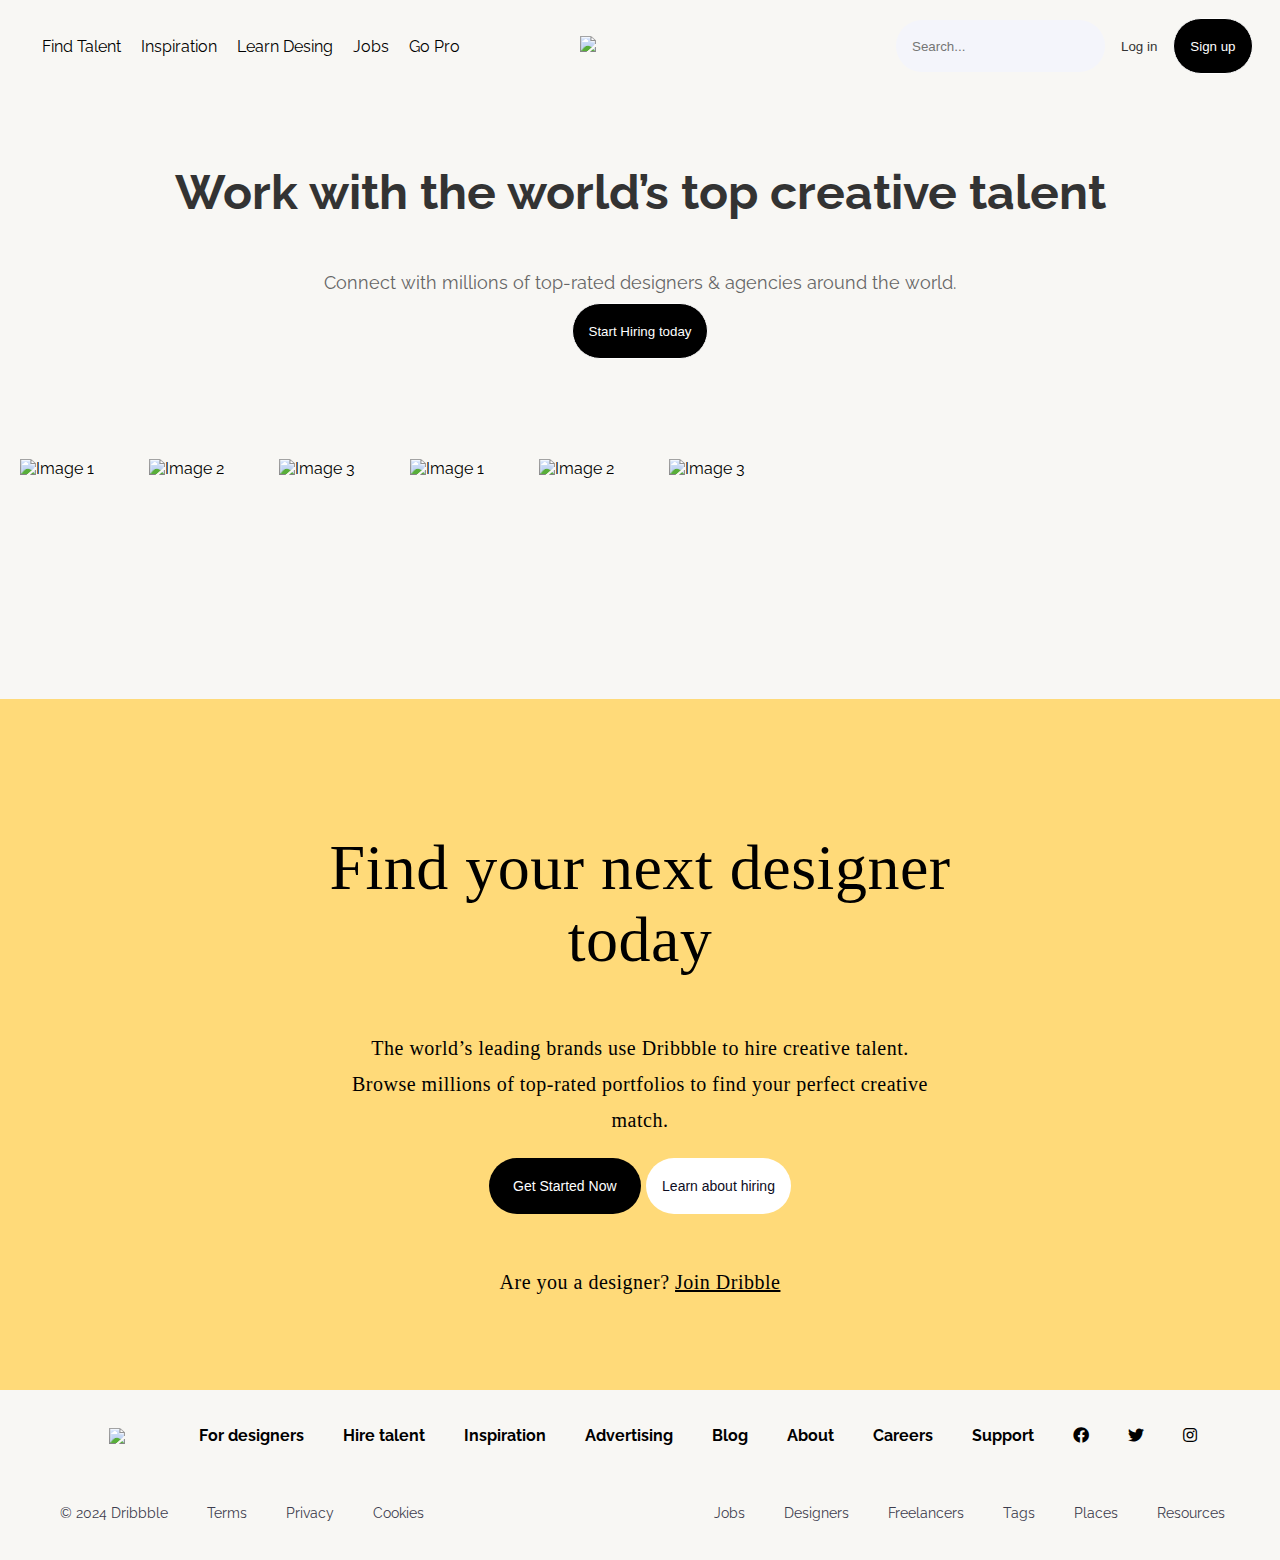
==== index.html @ 6a40c7bf "Add files via upload" ====
<!DOCTYPE html>
<html lang="en">
<head>
    <meta charset="UTF-8">
    <meta http-equiv="X-UA-Compatible" content="IE=edge">
    <meta name="viewport" content="width=device-width, initial-scale=1.0">
    <link rel="stylesheet" href="/index.css">
    <link rel="stylesheet" href="https://cdnjs.cloudflare.com/ajax/libs/font-awesome/5.15.4/css/all.min.css">
    <link rel="preconnect" href="https://fonts.googleapis.com">
    <link rel="preconnect" href="https://fonts.gstatic.com" crossorigin>
    <link href="https://fonts.googleapis.com/css2?family=Raleway:wght@100&display=swap" rel="stylesheet">   
    <title>Dribble</title>
</head>
<body>
    <nav class="navbar">
        <div class="navdiv">  
            <ul class="list">
                <li>Find Talent</li>
                <li>Inspiration</li>
                <li>Learn Desing</li>
                <li>Jobs</li>
                <li>Go Pro</li>
                <a><img class="logo" src="/imag/dribble_logo.png"></a>
                <input type="text" placeholder="Search...">
                <button class="login-btn" id="login-btn1">Log in</button>
                <button class="sing-btn"id="sing-btn">Sign up</button>
            </ul> 
        </div>
    </nav>
    <div class="content">
        <h1>Work with the world’s top creative talent</h1>
        <div class="content">
        Connect with millions of top-rated designers & agencies around the world.
        <button class="hire">Start Hiring today</button>
        </div>
    </div>    
    <div class="image-card">
        <div class="image-container">
            <img src="https://cdn.dribbble.com/userupload/12289647/file/original-9817569679de0846b28b5a36f4d01c63.png?resize=752x" alt="Image 1">
            
            <img src="https://cdn.dribbble.com/userupload/12307341/file/original-641cc013a11c7c3ff9e9bf79843bbd0e.jpg?resize=752x" alt="Image 2">
            <img src="https://cdn.dribbble.com/userupload/12287461/file/original-bfa0d2298c6ea7c705ffb56d74145f84.png?resize=752x" alt="Image 3">
            <img src="https://cdn.dribbble.com/userupload/12289647/file/original-9817569679de0846b28b5a36f4d01c63.png?resize=752x" alt="Image 1">
            
            <img src="https://cdn.dribbble.com/userupload/12307341/file/original-641cc013a11c7c3ff9e9bf79843bbd0e.jpg?resize=752x" alt="Image 2">
            <img src="https://cdn.dribbble.com/userupload/12287461/file/original-bfa0d2298c6ea7c705ffb56d74145f84.png?resize=752x" alt="Image 3">    
        </div>
    </div>  
    <div class="footer">
        <h2>Find your next designer today</h2>
        <div> The world’s leading brands use Dribbble to hire creative talent. Browse millions of top-rated portfolios to find your perfect creative match. </div>
        <div>
            <button class="footer-btn-white" id="footer-btn-white   ">Get Started Now</button>
            <button class="footer-btn-black">Learn about hiring</button>
        </div>
        <div class="under">
            Are you a designer? <span class="underline">Join Dribble</span>
        </div>
    </div>
    <div class="footer-container">
        <div class="footer-upper"> 
            <ul class="footer-list">
                <a><img class="custom-svg" src="/imag/dribble_logo.png"></a>
                <li>For designers</li>
                <li>Hire talent</li>
                <li>Inspiration</li>
                <li>Advertising</li>
                <li>Blog</li>
                <li>About</li>
                <li>Careers</li>
                <li>Support</li>
                <li><i class="fab fa-facebook"></i></li>
                <li><i class="fab fa-twitter"></i></li>
                <li><i class="fab fa-instagram"></i></li>
                </ul>
            </ul>
        </div>
        </div>
        <div class="footer-lower">
        <ul class="footer-list">
            <li>© 2024 Dribbble</li>
            <li>Terms</li>
            <li>Privacy</li>
            <li>Cookies</li>
        </ul>
        <ul class="footer-list">
            <li>Jobs</li>
            <li>Designers</li>
            <li>Freelancers</li>
            <li>Tags</li>
            <li>Places</li>
            <li>Resources</li>
        </ul>
    </div>
    <script src="/script.js"></script>
    <script src="./signUp.js"></script>
</body>
</html>
---- index.css ----
body {
    font-family: Arial, sans-serif;
    margin: 0;
    padding: 0;
    background-color:#f8f7f4;
    font-family: 'Raleway', sans-serif;
}

.navbar {
    color: black;
    padding: 2px;
    
}

.navdiv {
    display: flex;
    justify-content: space-between;
    align-items: center;
}

.list {
    list-style: none;
    display: flex;
    align-items: center; 
}

.logo{
    width: 190px;
    height: auto;
    margin-left: 100px;
    cursor: pointer;   
}

.list li {
    margin-right: 20px;
    cursor: pointer;  
}

input[type="text"] {
    padding: 5px;
    margin-left:300px;
    background-color: #f4f5fb;
    border: none;  
    color: #333;
    padding: 8px 16px;
    height: 36px;
    border-radius: 50px;
    justify-content: center;
    outline: none;
}

button {
    padding: 8px 16px;
    border: none;
    cursor: pointer;
    border-radius: 5px;
}

.login-btn{
    background-color: #f8f7f4;
    color: #333;
    border: none;
    padding: 8px 16px;
    height: 56px;
    border-radius: 50px;
    justify-content: center;
}

.sing-btn{
    background-color: black;
    color: white;
    border: 1px solid white;
    padding: 8px 16px;
    border-radius: 50px;
    height: 56px;
    justify-content: center;
}

.sing-btn:hover{
background-color:dimgray;
}

.content{   
    margin: 20px 0;
    padding: 20px;
    text-align: center;
}

.content button {
    margin-top: 10px;
    align-items: center;
    cursor: pointer;
}

h1 {
    color: #333;
    font-size: 48px;
    font-weight:bolder;
}

.content div {
    color: #666; 
    font-size: 18px; 
    display: flex; 
    flex-direction: column; 
    align-items: center; 
}

.hire{
    background-color: black;
    color: white;
    border: 1px solid white;
    padding: 8px 16px;
    border-radius: 50px;
    height: 56px;
    justify-content: center;
}

.footer {
    background-color:#ffda79;
    padding: 80px;
    text-align: center;
    display: flex;
    flex-direction: column;
    align-items: center;   
}

.footer h2{
    font-size: 64px;
    max-width: 680px;
    line-height: 72px;
    text-align: center;
}

.footer div{
    font-size: 20px;
    max-width: 600px;
    margin: 0 auto;
    line-height: 36px;
}

.footer h2, .footer div {
    font-family: "Source Serif 4", Georgia, serif;
    letter-spacing: 0.5px;
    font-weight: normal;
}

.under {
    padding: 10px;
    margin-bottom: 40px;
    text-align: center;
}

.footer div:nth-child(2) {
    margin-bottom: 20px; 
}

.footer-btn-white{
    background-color: black;
    color: white;
    padding: 24px;
    height: 56px;
    border-radius: 50px;
    justify-content: center;
    font-size: 14px;
    display: inline-flex;
    position: relative;
    box-sizing: border-box;
    align-items: center;
}

.footer-btn-white:hover{
    background-color: dimgray;
}

.footer-btn-black{
    background-color: white;
    color: #0d0c22;
    padding: 8px 16px;
    border-radius: 50px;
    height: 56px;
    justify-content: center;
    margin-bottom: 40px;
    justify-content: center;
    font-size: 14px;
    display: inline-flex;
    position: relative;
    box-sizing: border-box;
    align-items: center;    
}

.footer-btn-black:hover{
    background-color: rgb(251, 251, 251);
}

.image-card {
    width: 100%;
    margin: 20px auto;
    overflow: hidden; 
    border: none  
}

.image-container {
    display: flex;
    gap: 15px;
    animation: scrollImages 10s linear infinite;
}

.image-container img {
    width: auto ;
    height: 200px;
    object-fit: cover;
    padding: 20px;
}

@keyframes scrollImages {
    0% {
        transform: translateX(0);
    }
    100% {
        transform: translateX(-50%);
    }   
}

.underline {
    text-decoration: underline;
  }

.footer-container{
    list-style: none;
    padding: 20px 0 10px;
    display: flex;
    justify-content: space-around;
}

.footer-container li{
    list-style: none;
}

.footer-upper{
    display: flex;
    list-style: none;
    margin-left: 20px;
}

.footer-upper li{
    font-weight: bold;
}

.footer-list li {
    display: inline-block;
    margin-right: 35px;
    text-align: center; 
}

.footer-list li:hover {
    cursor: pointer;
}

.footer-lower {
    display: flex;
    justify-content: space-between;
    list-style: none;
    padding: 0;
    margin-bottom: 5px;
    font-size: 14px;
    color: #3d3d4e;
    padding: 20px;
}

.footer-lower .footer-list {
    display: inline-block; 
}

.footer-lower .footer-list:last-child {
    margin-left: 10px; 
}

.custom-svg {
    width: 150px; 
    height: auto;
    vertical-align: middle;
    margin-right: 70px;
}
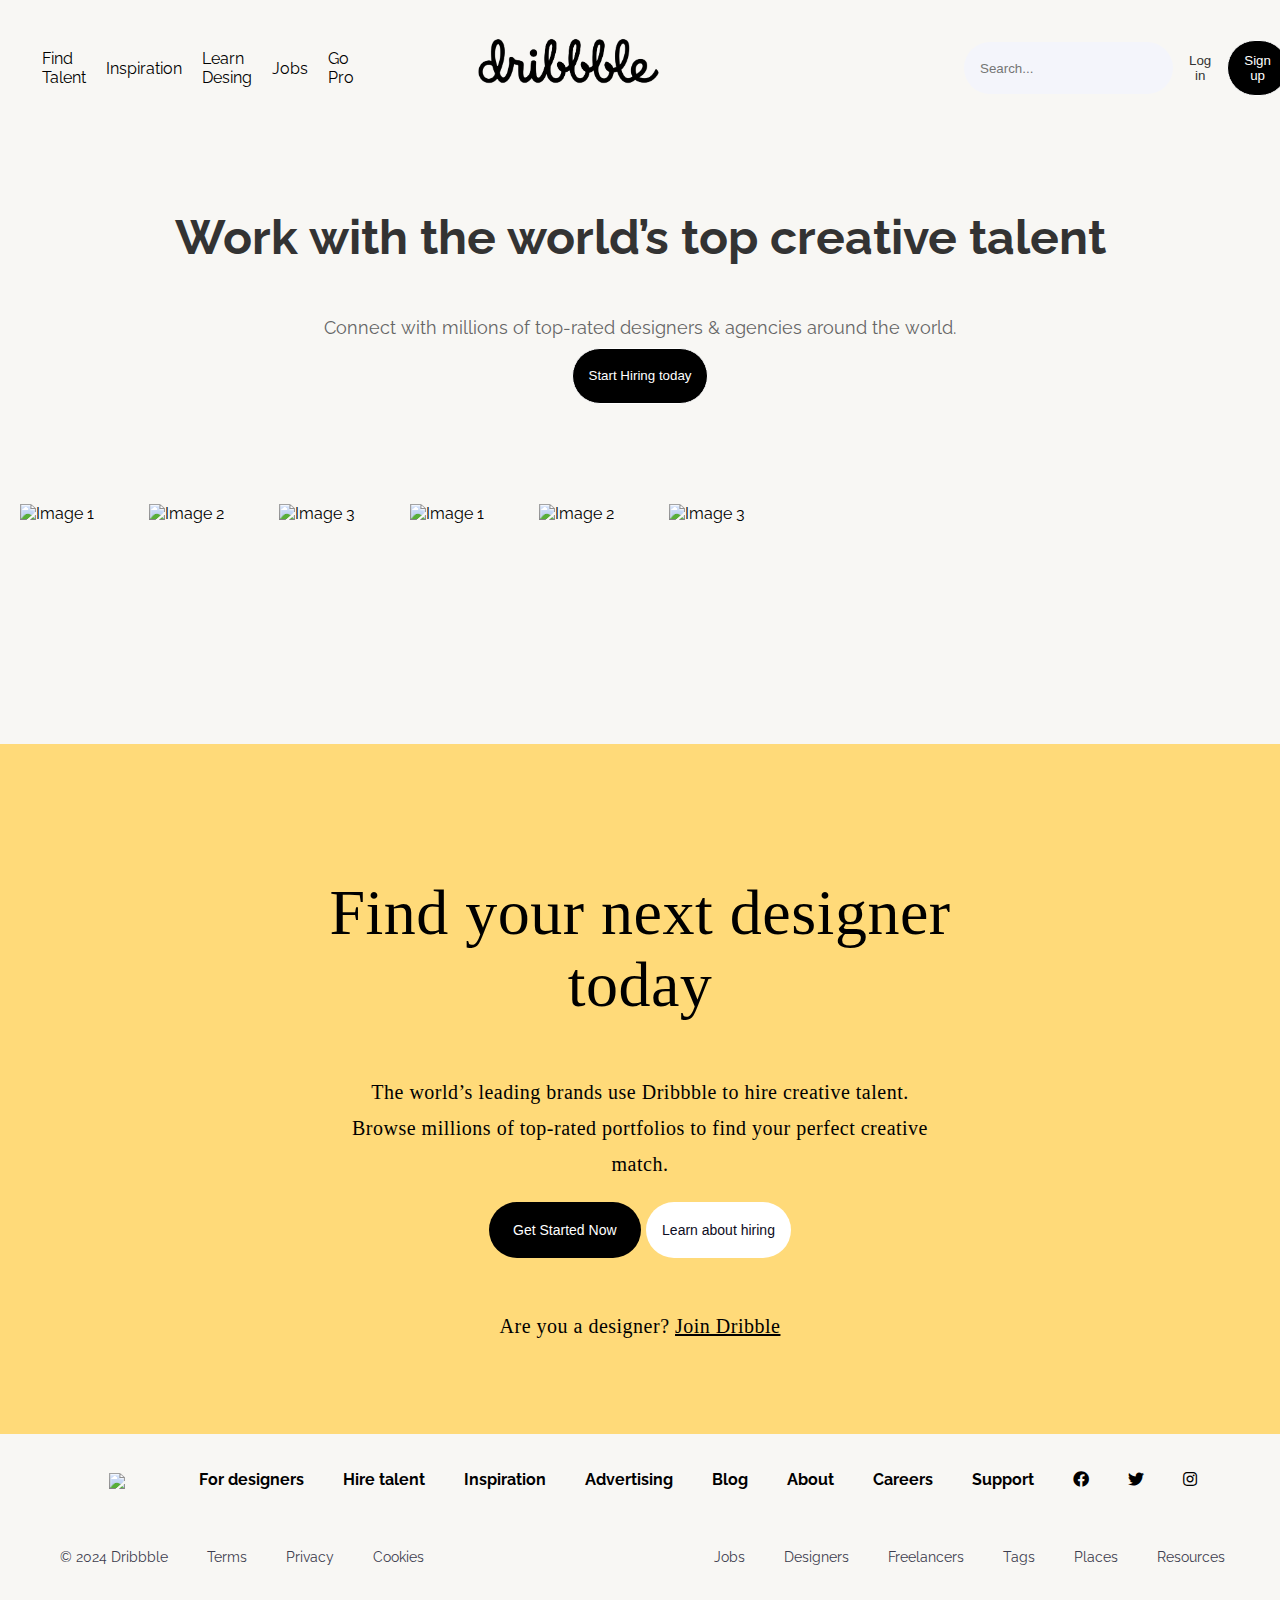
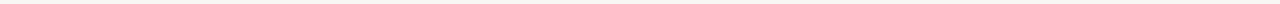
==== commit 01bcd08f: "updated logo location" ====
--- a/index.html
+++ b/index.html
@@ -20,7 +20,7 @@
                 <li>Learn Desing</li>
                 <li>Jobs</li>
                 <li>Go Pro</li>
-                <a><img class="logo" src="/imag/dribble_logo.png"></a>
+                <a><img class="logo" src="/images/dribble_logo.png"></a>
                 <input type="text" placeholder="Search...">
                 <button class="login-btn" id="login-btn1">Log in</button>
                 <button class="sing-btn"id="sing-btn">Sign up</button>
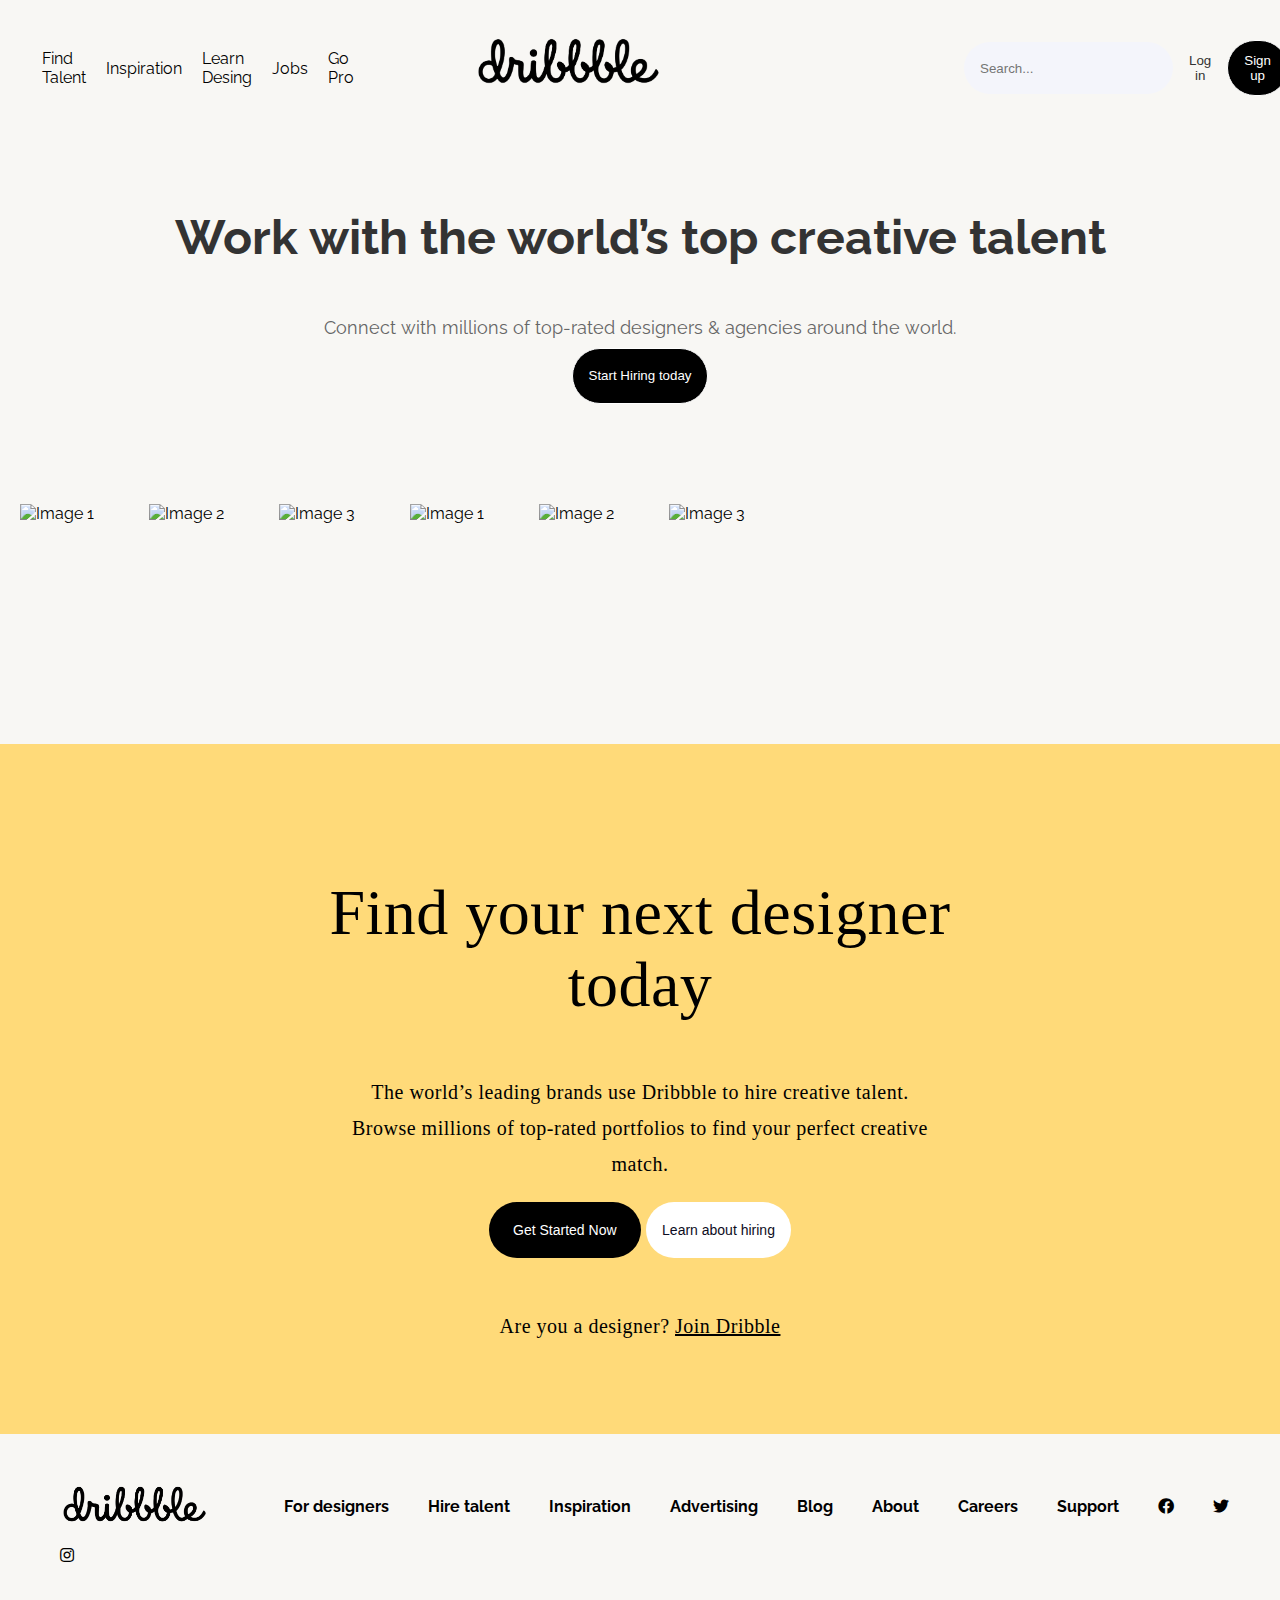
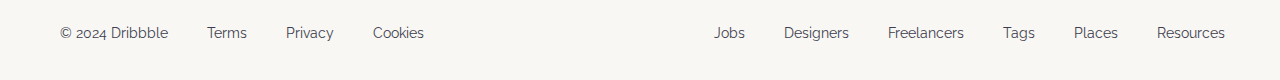
==== commit f99fb57b: "update" ====
--- a/index.html
+++ b/index.html
@@ -60,7 +60,7 @@
     <div class="footer-container">
         <div class="footer-upper"> 
             <ul class="footer-list">
-                <a><img class="custom-svg" src="/imag/dribble_logo.png"></a>
+                <a><img class="custom-svg" src="/images/dribble_logo.png"></a>
                 <li>For designers</li>
                 <li>Hire talent</li>
                 <li>Inspiration</li>
